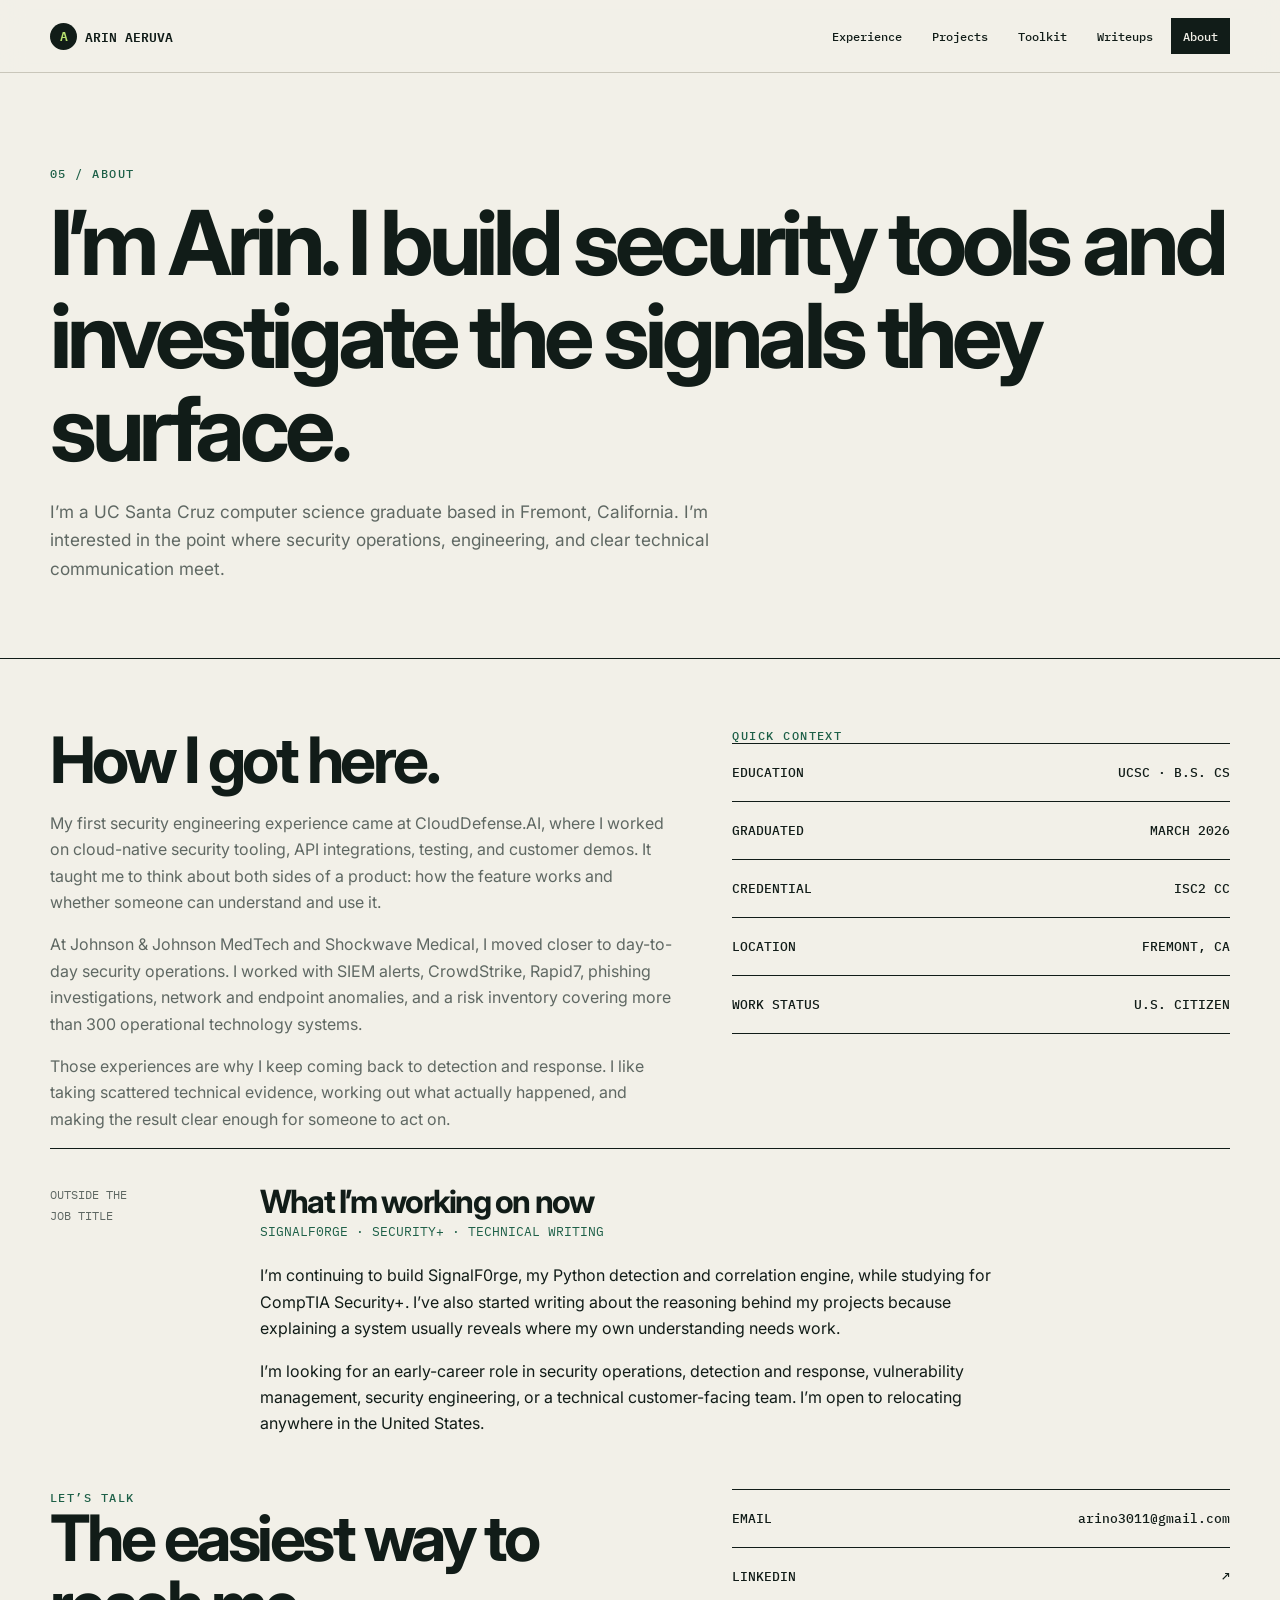
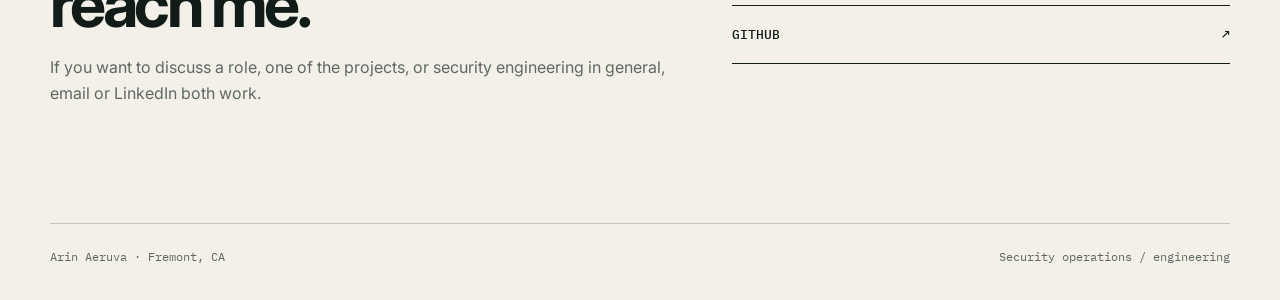
==== about.html @ 894fa805 "Publish cybersecurity portfolio" ====
<!doctype html>
<html lang="en">
<head>
  <meta charset="utf-8">
  <meta name="viewport" content="width=device-width,initial-scale=1">
  <meta name="description" content="About Arin Aeruva, a computer science graduate focused on cybersecurity and security engineering.">
  <title>About — Arin Aeruva</title>
  <link href="https://fonts.googleapis.com/css2?family=IBM+Plex+Mono:wght@400;500;600&family=Inter:wght@400;500;600;700&display=swap" rel="stylesheet">
  <link rel="stylesheet" href="/styles.css">
</head>
<body>
  <header class="site-header">
    <nav class="nav wrap">
      <a class="mark" href="/"><span>A</span>ARIN AERUVA</a>
      <button class="menu">MENU</button>
      <div class="links">
        <a href="/experience.html">Experience</a>
        <a href="/projects.html">Projects</a>
        <a href="/toolkit.html">Toolkit</a>
        <a href="/writeups.html">Writeups</a>
        <a aria-current="page" href="/about.html">About</a>
      </div>
    </nav>
  </header>
  <main class="page">
    <header class="page-head">
      <div class="wrap">
        <div class="kicker">05 / About</div>
        <h1>I’m Arin. I build security tools and investigate the signals they surface.</h1>
        <p>I’m a UC Santa Cruz computer science graduate based in Fremont, California. I’m interested in the point where security operations, engineering, and clear technical communication meet.</p>
      </div>
    </header>
    <div class="content wrap">
      <section class="contact-grid">
        <div>
          <h2>How I got here.</h2>
          <p>My first security engineering experience came at CloudDefense.AI, where I worked on cloud-native security tooling, API integrations, testing, and customer demos. It taught me to think about both sides of a product: how the feature works and whether someone can understand and use it.</p>
          <p>At Johnson &amp; Johnson MedTech and Shockwave Medical, I moved closer to day-to-day security operations. I worked with SIEM alerts, CrowdStrike, Rapid7, phishing investigations, network and endpoint anomalies, and a risk inventory covering more than 300 operational technology systems.</p>
          <p>Those experiences are why I keep coming back to detection and response. I like taking scattered technical evidence, working out what actually happened, and making the result clear enough for someone to act on.</p>
        </div>
        <aside>
          <div class="kicker">QUICK CONTEXT</div>
          <div class="contact-links">
            <div class="contact-link"><span>EDUCATION</span><span>UCSC · B.S. CS</span></div>
            <div class="contact-link"><span>GRADUATED</span><span>MARCH 2026</span></div>
            <div class="contact-link"><span>CREDENTIAL</span><span>ISC2 CC</span></div>
            <div class="contact-link"><span>LOCATION</span><span>FREMONT, CA</span></div>
            <div class="contact-link"><span>WORK STATUS</span><span>U.S. CITIZEN</span></div>
          </div>
        </aside>
      </section>
      <article class="role">
        <div class="role-meta">OUTSIDE THE<br>JOB TITLE</div>
        <div class="role-body">
          <h2>What I’m working on now</h2>
          <div class="company">SIGNALF0RGE · SECURITY+ · TECHNICAL WRITING</div>
          <p>I’m continuing to build SignalF0rge, my Python detection and correlation engine, while studying for CompTIA Security+. I’ve also started writing about the reasoning behind my projects because explaining a system usually reveals where my own understanding needs work.</p>
          <p>I’m looking for an early-career role in security operations, detection and response, vulnerability management, security engineering, or a technical customer-facing team. I’m open to relocating anywhere in the United States.</p>
        </div>
      </article>
      <section class="contact-grid">
        <div>
          <div class="kicker">LET’S TALK</div>
          <h2>The easiest way to reach me.</h2>
          <p>If you want to discuss a role, one of the projects, or security engineering in general, email or LinkedIn both work.</p>
        </div>
        <div class="contact-links">
          <a class="contact-link" href="mailto:arino3011@gmail.com"><span>EMAIL</span><span>arino3011@gmail.com</span></a>
          <a class="contact-link" href="https://www.linkedin.com/in/arin-aeruva" target="_blank" rel="noreferrer"><span>LINKEDIN</span><span>↗</span></a>
          <a class="contact-link" href="https://github.com/arin30" target="_blank" rel="noreferrer"><span>GITHUB</span><span>↗</span></a>
        </div>
      </section>
    </div>
  </main>
  <footer class="footer wrap"><span>Arin Aeruva · Fremont, CA</span><span>Security operations / engineering</span></footer>
  <script src="/site.js"></script>
</body>
</html>
---- styles.css ----
:root{--ink:#111c18;--paper:#f2f0e8;--soft:#e8e5da;--green:#1e6048;--lime:#b8e16f;--line:#c9c6ba;--muted:#5f6863;--mono:"IBM Plex Mono",monospace;--sans:Inter,Arial,sans-serif}*{box-sizing:border-box}body{margin:0;background:var(--paper);color:var(--ink);font:16px/1.65 var(--sans)}a{color:inherit;text-decoration:none}::selection{background:var(--lime)}.wrap{width:min(1180px,calc(100% - 48px));margin:auto}.site-header{position:sticky;top:0;z-index:20;background:#f2f0e8ee;backdrop-filter:blur(12px);border-bottom:1px solid var(--line)}.nav{min-height:72px;display:flex;align-items:center;justify-content:space-between;gap:24px}.mark{font:600 .82rem var(--mono)}.mark span{display:inline-grid;place-items:center;width:27px;height:27px;margin-right:8px;background:var(--ink);color:var(--lime);border-radius:50%}.links{display:flex;gap:6px;font:500 .77rem var(--mono)}.links a{padding:9px 11px;border:1px solid transparent}.links a:hover,.links a[aria-current=page]{background:var(--ink);color:var(--paper)}.menu{display:none;background:none;border:1px solid var(--ink);padding:8px 10px;font:500 .75rem var(--mono)}.page{min-height:calc(100vh - 72px)}.home-hero{display:grid;grid-template-columns:1.15fr .85fr;gap:72px;align-items:center;padding:94px 0 84px}.kicker{font:500 .77rem var(--mono);text-transform:uppercase;letter-spacing:.12em;color:var(--green)}h1,h2,h3{line-height:1.04;letter-spacing:-.055em}h1{font-size:clamp(3.6rem,8vw,7rem);margin:18px 0 30px}.lede{max-width:670px;font-size:1.1rem;color:#42504a}.plain-link{display:inline-flex;gap:10px;margin-top:25px;font:600 .8rem var(--mono);border-bottom:2px solid var(--ink);padding-bottom:5px}.plain-link:hover{color:var(--green);border-color:var(--green)}.status-board{background:var(--ink);color:#f5f4ed;padding:26px;box-shadow:18px 18px 0 var(--lime);font-family:var(--mono)}.board-label{display:flex;justify-content:space-between;padding-bottom:20px;border-bottom:1px solid #36443e;font-size:.72rem;color:#aebbb5}.live{width:8px;height:8px;background:var(--lime);border-radius:50%;box-shadow:0 0 14px var(--lime)}.board-row{display:grid;grid-template-columns:92px 1fr;gap:14px;padding:16px 0;border-bottom:1px solid #29362f;font-size:.78rem}.board-row span{color:#7d9187}.board-row b{font-weight:500;color:var(--lime)}.board-note{color:#bac5c0;font-size:.75rem}.home-grid{display:grid;grid-template-columns:repeat(3,1fr);border-top:1px solid var(--ink);border-left:1px solid var(--ink);margin-bottom:100px}.home-card{min-height:260px;padding:26px;border-right:1px solid var(--ink);border-bottom:1px solid var(--ink);display:flex;flex-direction:column;justify-content:space-between;transition:.2s}.home-card:hover{background:var(--ink);color:var(--paper)}.card-no{font:.75rem var(--mono);color:var(--muted)}.home-card h2{font-size:1.7rem;margin:0 0 10px}.home-card p{margin:0;color:var(--muted);font-size:.94rem}.page-head{padding:92px 0 58px;border-bottom:1px solid var(--ink)}.page-head h1{font-size:clamp(3.3rem,7vw,6.3rem);margin:15px 0 22px}.page-head p{max-width:720px;color:var(--muted);font-size:1.08rem}.content{padding:68px 0 100px}.role{display:grid;grid-template-columns:210px 1fr;border-top:1px solid var(--ink);padding:36px 0}.role:first-child{border-top:0;padding-top:0}.role-meta{font:.76rem/1.7 var(--mono);color:var(--muted)}.role-body h2{font-size:2rem;margin:0}.company{font:.8rem var(--mono);color:var(--green);margin:5px 0 22px}.role-body p{max-width:760px}.fact-list{display:grid;grid-template-columns:repeat(3,1fr);gap:1px;background:var(--line);border:1px solid var(--line);margin-top:25px}.fact{background:var(--paper);padding:18px}.fact strong{display:block;font:600 1.3rem var(--mono);color:var(--green)}.fact span{font-size:.8rem;color:var(--muted)}.project-list{display:grid;gap:22px}.project-feature{display:grid;grid-template-columns:.75fr 1.25fr;border:1px solid var(--ink)}.project-visual{background:var(--ink);color:var(--paper);padding:30px;min-height:370px;display:flex;flex-direction:column;justify-content:space-between;font-family:var(--mono)}.project-visual .big{font-size:clamp(4rem,8vw,7rem);color:var(--lime);letter-spacing:-.09em}.project-copy{padding:36px;display:flex;flex-direction:column;justify-content:space-between}.project-copy h2{font-size:2.5rem;margin:10px 0}.project-copy p,.mini-project p,.tool-group p,.writing-card p,.contact-grid p{color:var(--muted)}.chips,.tool-list{display:flex;flex-wrap:wrap;gap:8px;margin-top:20px}.chip,.tool{font:.71rem var(--mono);border:1px solid var(--line);padding:7px 9px}.mini-projects,.tool-groups{display:grid;grid-template-columns:1fr 1fr;gap:22px}.mini-project{border:1px solid var(--ink);padding:30px;min-height:300px;display:flex;flex-direction:column;justify-content:space-between}.mini-project h2,.tool-group h2{font-size:2rem;margin:10px 0}.tool-group{border-top:1px solid var(--ink);padding:26px 0 38px}.tool{background:var(--soft)}.writing-grid{display:grid;grid-template-columns:1.2fr .8fr;gap:22px}.writing-card{border:1px solid var(--ink);padding:30px;min-height:320px;display:flex;flex-direction:column;justify-content:space-between}.writing-card.featured{background:var(--ink);color:var(--paper);min-height:480px}.date{font:.72rem var(--mono);color:var(--green)}.featured .date{color:var(--lime)}.writing-card h2{font-size:clamp(1.9rem,4vw,3.2rem);margin:16px 0}.featured p{color:#b9c5bf}.article{max-width:800px;margin:auto}.article-meta,.back{font:.77rem var(--mono);color:var(--green)}.article h2{font-size:2rem;margin-top:52px}.article p{font-size:1.05rem;color:#34423c}.article pre{overflow:auto;background:var(--ink);color:#d8e1dc;padding:24px;font:14px/1.7 var(--mono);white-space:pre-wrap}.aside{border-left:5px solid var(--lime);background:var(--soft);padding:18px 22px}.contact-grid{display:grid;grid-template-columns:1fr .8fr;gap:60px}.contact-grid h2{font-size:clamp(2.4rem,5vw,4.5rem);margin:0}.contact-links{border-top:1px solid var(--ink)}.contact-link{display:flex;justify-content:space-between;padding:20px 0;border-bottom:1px solid var(--ink);font:500 .82rem var(--mono)}.contact-link:hover{color:var(--green);padding-left:8px}.footer{border-top:1px solid var(--line);padding:25px 0 36px;color:var(--muted);font:.73rem var(--mono);display:flex;justify-content:space-between}@media(max-width:800px){.wrap{width:calc(100% - 32px)}.links{display:none;position:absolute;top:71px;left:0;right:0;background:var(--paper);padding:16px;flex-direction:column}.links.open{display:flex}.menu{display:block}.home-hero,.role,.project-feature,.writing-grid,.contact-grid{grid-template-columns:1fr}.home-hero{padding:62px 0;gap:42px}h1{font-size:3.7rem}.home-grid,.mini-projects,.tool-groups,.fact-list{grid-template-columns:1fr}.page-head{padding:62px 0 40px}.page-head h1{font-size:3.4rem}.role{gap:18px}.content{padding:52px 0 75px}.footer{display:block}}
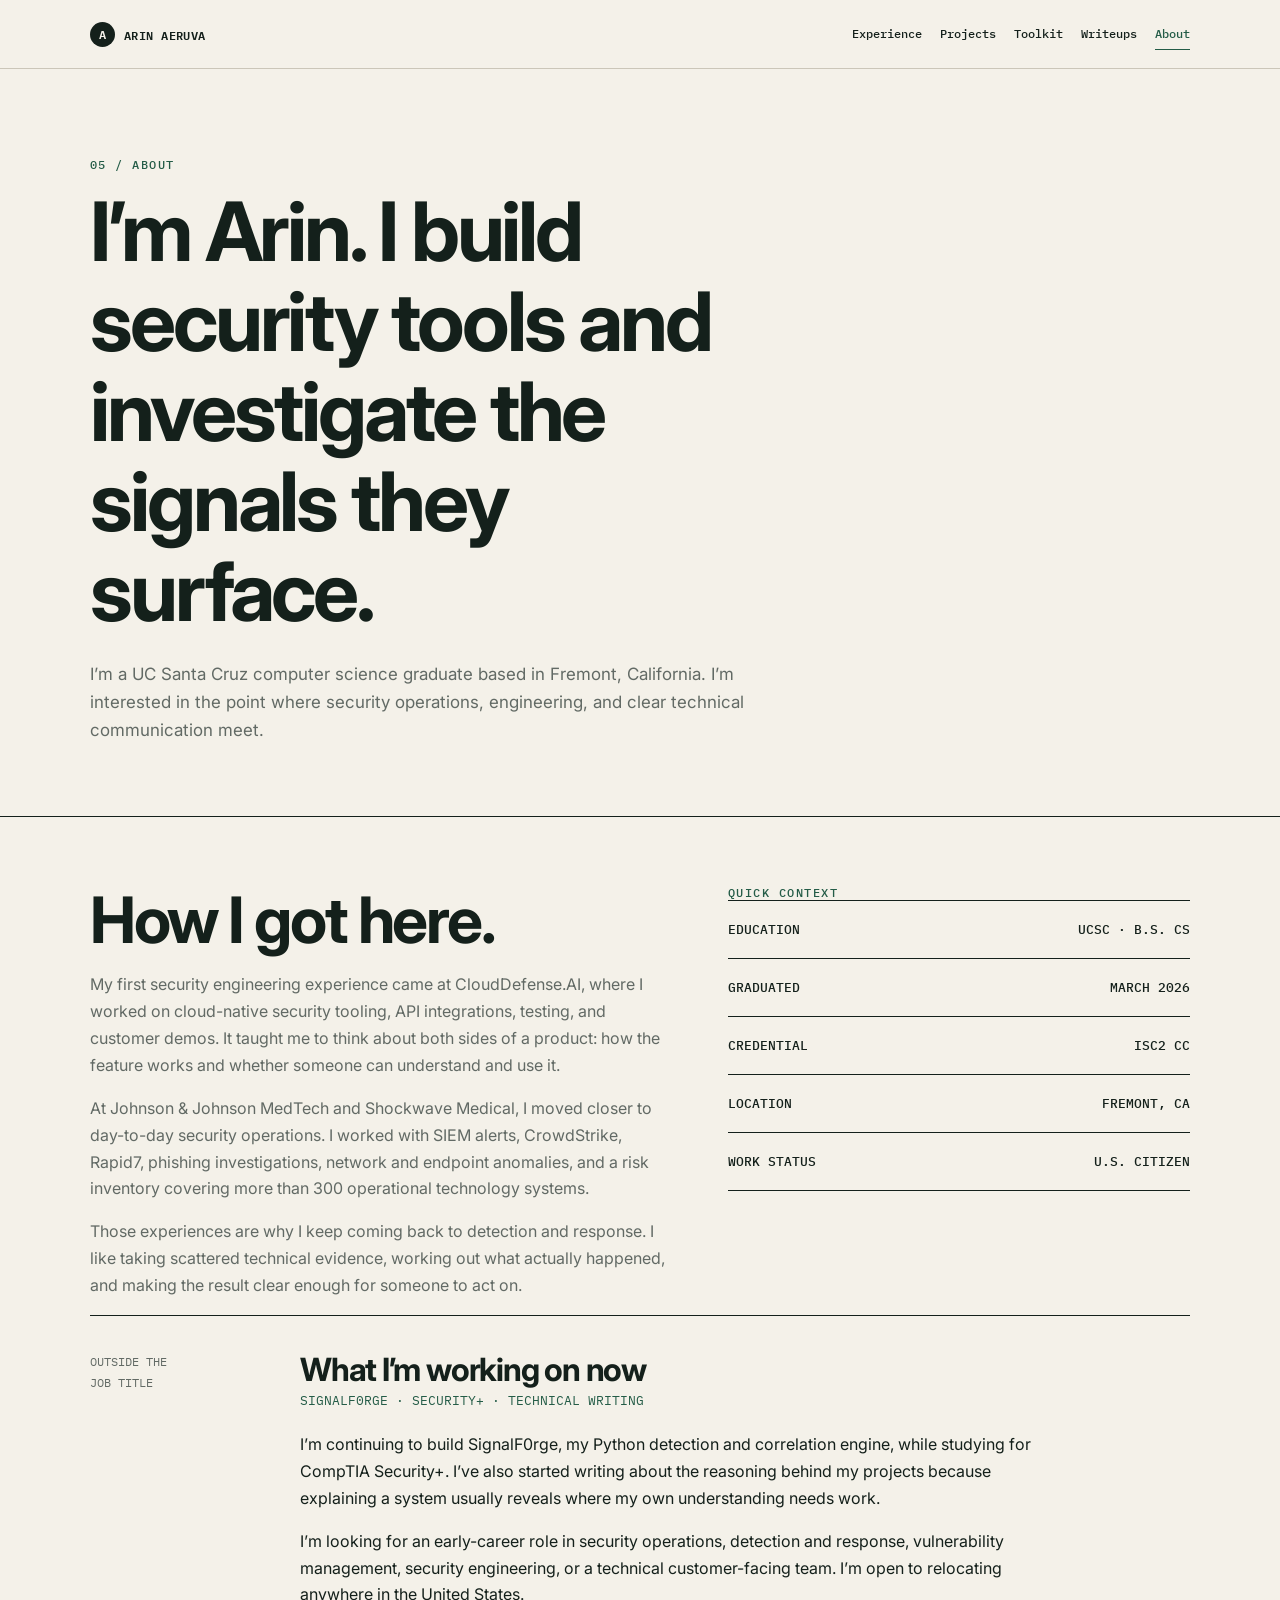
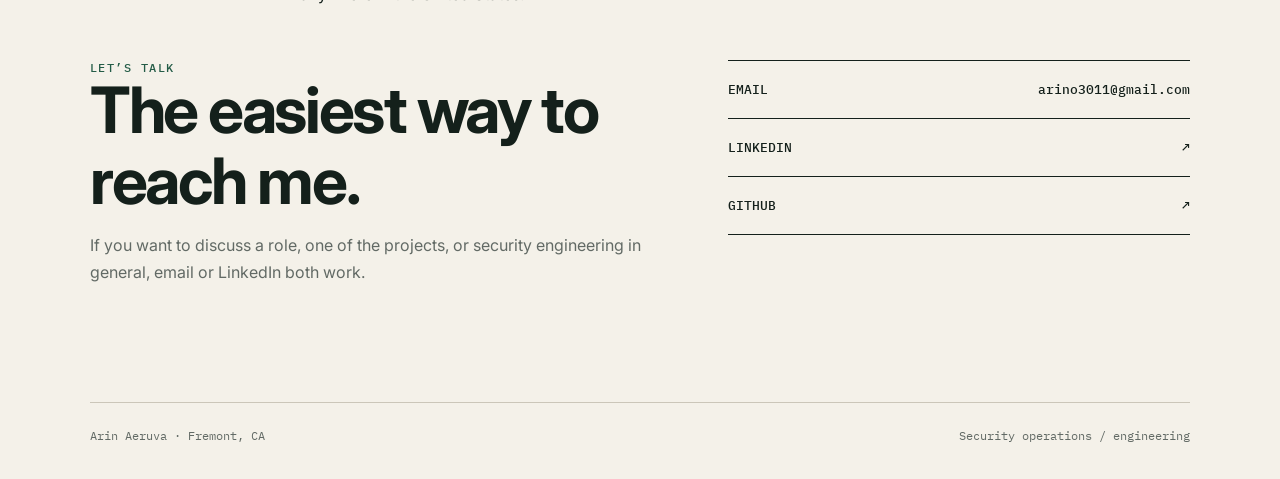
==== commit fe6eb880: "Refresh stylesheet cache" ====
--- a/about.html
+++ b/about.html
@@ -6,7 +6,7 @@
   <meta name="description" content="About Arin Aeruva, a computer science graduate focused on cybersecurity and security engineering.">
   <title>About — Arin Aeruva</title>
   <link href="https://fonts.googleapis.com/css2?family=IBM+Plex+Mono:wght@400;500;600&family=Inter:wght@400;500;600;700&display=swap" rel="stylesheet">
-  <link rel="stylesheet" href="/styles.css">
+  <link rel="stylesheet" href="/styles.css?v=20260928">
 </head>
 <body>
   <header class="site-header">
--- a/styles.css
+++ b/styles.css
@@ -1 +1,11 @@
-:root{--ink:#111c18;--paper:#f2f0e8;--soft:#e8e5da;--green:#1e6048;--lime:#b8e16f;--line:#c9c6ba;--muted:#5f6863;--mono:"IBM Plex Mono",monospace;--sans:Inter,Arial,sans-serif}*{box-sizing:border-box}body{margin:0;background:var(--paper);color:var(--ink);font:16px/1.65 var(--sans)}a{color:inherit;text-decoration:none}::selection{background:var(--lime)}.wrap{width:min(1180px,calc(100% - 48px));margin:auto}.site-header{position:sticky;top:0;z-index:20;background:#f2f0e8ee;backdrop-filter:blur(12px);border-bottom:1px solid var(--line)}.nav{min-height:72px;display:flex;align-items:center;justify-content:space-between;gap:24px}.mark{font:600 .82rem var(--mono)}.mark span{display:inline-grid;place-items:center;width:27px;height:27px;margin-right:8px;background:var(--ink);color:var(--lime);border-radius:50%}.links{display:flex;gap:6px;font:500 .77rem var(--mono)}.links a{padding:9px 11px;border:1px solid transparent}.links a:hover,.links a[aria-current=page]{background:var(--ink);color:var(--paper)}.menu{display:none;background:none;border:1px solid var(--ink);padding:8px 10px;font:500 .75rem var(--mono)}.page{min-height:calc(100vh - 72px)}.home-hero{display:grid;grid-template-columns:1.15fr .85fr;gap:72px;align-items:center;padding:94px 0 84px}.kicker{font:500 .77rem var(--mono);text-transform:uppercase;letter-spacing:.12em;color:var(--green)}h1,h2,h3{line-height:1.04;letter-spacing:-.055em}h1{font-size:clamp(3.6rem,8vw,7rem);margin:18px 0 30px}.lede{max-width:670px;font-size:1.1rem;color:#42504a}.plain-link{display:inline-flex;gap:10px;margin-top:25px;font:600 .8rem var(--mono);border-bottom:2px solid var(--ink);padding-bottom:5px}.plain-link:hover{color:var(--green);border-color:var(--green)}.status-board{background:var(--ink);color:#f5f4ed;padding:26px;box-shadow:18px 18px 0 var(--lime);font-family:var(--mono)}.board-label{display:flex;justify-content:space-between;padding-bottom:20px;border-bottom:1px solid #36443e;font-size:.72rem;color:#aebbb5}.live{width:8px;height:8px;background:var(--lime);border-radius:50%;box-shadow:0 0 14px var(--lime)}.board-row{display:grid;grid-template-columns:92px 1fr;gap:14px;padding:16px 0;border-bottom:1px solid #29362f;font-size:.78rem}.board-row span{color:#7d9187}.board-row b{font-weight:500;color:var(--lime)}.board-note{color:#bac5c0;font-size:.75rem}.home-grid{display:grid;grid-template-columns:repeat(3,1fr);border-top:1px solid var(--ink);border-left:1px solid var(--ink);margin-bottom:100px}.home-card{min-height:260px;padding:26px;border-right:1px solid var(--ink);border-bottom:1px solid var(--ink);display:flex;flex-direction:column;justify-content:space-between;transition:.2s}.home-card:hover{background:var(--ink);color:var(--paper)}.card-no{font:.75rem var(--mono);color:var(--muted)}.home-card h2{font-size:1.7rem;margin:0 0 10px}.home-card p{margin:0;color:var(--muted);font-size:.94rem}.page-head{padding:92px 0 58px;border-bottom:1px solid var(--ink)}.page-head h1{font-size:clamp(3.3rem,7vw,6.3rem);margin:15px 0 22px}.page-head p{max-width:720px;color:var(--muted);font-size:1.08rem}.content{padding:68px 0 100px}.role{display:grid;grid-template-columns:210px 1fr;border-top:1px solid var(--ink);padding:36px 0}.role:first-child{border-top:0;padding-top:0}.role-meta{font:.76rem/1.7 var(--mono);color:var(--muted)}.role-body h2{font-size:2rem;margin:0}.company{font:.8rem var(--mono);color:var(--green);margin:5px 0 22px}.role-body p{max-width:760px}.fact-list{display:grid;grid-template-columns:repeat(3,1fr);gap:1px;background:var(--line);border:1px solid var(--line);margin-top:25px}.fact{background:var(--paper);padding:18px}.fact strong{display:block;font:600 1.3rem var(--mono);color:var(--green)}.fact span{font-size:.8rem;color:var(--muted)}.project-list{display:grid;gap:22px}.project-feature{display:grid;grid-template-columns:.75fr 1.25fr;border:1px solid var(--ink)}.project-visual{background:var(--ink);color:var(--paper);padding:30px;min-height:370px;display:flex;flex-direction:column;justify-content:space-between;font-family:var(--mono)}.project-visual .big{font-size:clamp(4rem,8vw,7rem);color:var(--lime);letter-spacing:-.09em}.project-copy{padding:36px;display:flex;flex-direction:column;justify-content:space-between}.project-copy h2{font-size:2.5rem;margin:10px 0}.project-copy p,.mini-project p,.tool-group p,.writing-card p,.contact-grid p{color:var(--muted)}.chips,.tool-list{display:flex;flex-wrap:wrap;gap:8px;margin-top:20px}.chip,.tool{font:.71rem var(--mono);border:1px solid var(--line);padding:7px 9px}.mini-projects,.tool-groups{display:grid;grid-template-columns:1fr 1fr;gap:22px}.mini-project{border:1px solid var(--ink);padding:30px;min-height:300px;display:flex;flex-direction:column;justify-content:space-between}.mini-project h2,.tool-group h2{font-size:2rem;margin:10px 0}.tool-group{border-top:1px solid var(--ink);padding:26px 0 38px}.tool{background:var(--soft)}.writing-grid{display:grid;grid-template-columns:1.2fr .8fr;gap:22px}.writing-card{border:1px solid var(--ink);padding:30px;min-height:320px;display:flex;flex-direction:column;justify-content:space-between}.writing-card.featured{background:var(--ink);color:var(--paper);min-height:480px}.date{font:.72rem var(--mono);color:var(--green)}.featured .date{color:var(--lime)}.writing-card h2{font-size:clamp(1.9rem,4vw,3.2rem);margin:16px 0}.featured p{color:#b9c5bf}.article{max-width:800px;margin:auto}.article-meta,.back{font:.77rem var(--mono);color:var(--green)}.article h2{font-size:2rem;margin-top:52px}.article p{font-size:1.05rem;color:#34423c}.article pre{overflow:auto;background:var(--ink);color:#d8e1dc;padding:24px;font:14px/1.7 var(--mono);white-space:pre-wrap}.aside{border-left:5px solid var(--lime);background:var(--soft);padding:18px 22px}.contact-grid{display:grid;grid-template-columns:1fr .8fr;gap:60px}.contact-grid h2{font-size:clamp(2.4rem,5vw,4.5rem);margin:0}.contact-links{border-top:1px solid var(--ink)}.contact-link{display:flex;justify-content:space-between;padding:20px 0;border-bottom:1px solid var(--ink);font:500 .82rem var(--mono)}.contact-link:hover{color:var(--green);padding-left:8px}.footer{border-top:1px solid var(--line);padding:25px 0 36px;color:var(--muted);font:.73rem var(--mono);display:flex;justify-content:space-between}@media(max-width:800px){.wrap{width:calc(100% - 32px)}.links{display:none;position:absolute;top:71px;left:0;right:0;background:var(--paper);padding:16px;flex-direction:column}.links.open{display:flex}.menu{display:block}.home-hero,.role,.project-feature,.writing-grid,.contact-grid{grid-template-columns:1fr}.home-hero{padding:62px 0;gap:42px}h1{font-size:3.7rem}.home-grid,.mini-projects,.tool-groups,.fact-list{grid-template-columns:1fr}.page-head{padding:62px 0 40px}.page-head h1{font-size:3.4rem}.role{gap:18px}.content{padding:52px 0 75px}.footer{display:block}}
+:root{--ink:#14201b;--paper:#f4f1e9;--soft:#e9e5da;--green:#245c47;--lime:#a8c96b;--line:#cbc6b9;--muted:#626a65;--mono:"IBM Plex Mono",monospace;--sans:Inter,Arial,sans-serif}
+*{box-sizing:border-box}html{scroll-behavior:smooth}body{margin:0;background:var(--paper);color:var(--ink);font:16px/1.68 var(--sans);text-rendering:optimizeLegibility}a{color:inherit;text-decoration:none}::selection{background:var(--lime)}.wrap{width:min(1100px,calc(100% - 48px));margin:auto}
+.site-header{position:sticky;top:0;z-index:20;background:#f4f1e9f2;backdrop-filter:blur(10px);border-bottom:1px solid var(--line)}.nav{min-height:68px;display:flex;align-items:center;justify-content:space-between;gap:24px}.mark{font:600 .78rem var(--mono);letter-spacing:.035em}.mark span{display:inline-grid;place-items:center;width:25px;height:25px;margin-right:9px;background:var(--ink);color:var(--paper);border-radius:50%}.links{display:flex;gap:18px;font:500 .75rem var(--mono)}.links a{padding:8px 0;border-bottom:1px solid transparent}.links a:hover,.links a[aria-current=page]{color:var(--green);border-bottom-color:var(--green)}.menu{display:none;background:none;border:1px solid var(--ink);padding:8px 10px;font:500 .75rem var(--mono)}.page{min-height:calc(100vh - 68px)}
+.home-hero{display:grid;grid-template-columns:1.08fr .92fr;gap:82px;align-items:center;padding:104px 0 92px}.kicker{font:500 .72rem var(--mono);text-transform:uppercase;letter-spacing:.13em;color:var(--green)}h1,h2,h3{line-height:1.1;letter-spacing:-.038em}h1{font-size:clamp(3.25rem,6.2vw,5.55rem);margin:20px 0 28px;max-width:700px}.lede{max-width:650px;font-size:1.07rem;color:#46524c}.plain-link{display:inline-flex;gap:10px;margin-top:25px;font:600 .78rem var(--mono);border-bottom:1px solid var(--ink);padding-bottom:5px}.plain-link:hover{color:var(--green);border-color:var(--green)}
+.status-board{position:relative;background:var(--soft);color:var(--ink);padding:27px 28px 25px;border-top:3px solid var(--ink);font-family:var(--mono);transform:rotate(.35deg)}.status-board:before{content:"FIELD NOTES / 09.26";position:absolute;right:0;top:-27px;color:var(--muted);font-size:.61rem;letter-spacing:.08em}.board-label{display:flex;justify-content:space-between;padding-bottom:18px;border-bottom:1px solid var(--line);font-size:.69rem;color:var(--muted)}.live{width:7px;height:7px;background:var(--green);border-radius:50%}.board-row{display:grid;grid-template-columns:92px 1fr;gap:14px;padding:15px 0;border-bottom:1px solid var(--line);font-size:.75rem}.board-row span{color:#78817c}.board-row b{font-weight:500;color:var(--green)}.board-note{color:#59645e;font-size:.73rem;margin:20px 0 0}
+.home-grid{display:grid;grid-template-columns:1.12fr .94fr .94fr;border-top:1px solid var(--ink);margin-bottom:110px}.home-card{min-height:225px;padding:28px 28px 24px 0;border-bottom:1px solid var(--ink);display:flex;flex-direction:column;justify-content:space-between;transition:color .18s}.home-card+.home-card{padding-left:28px;border-left:1px solid var(--line)}.home-card:hover{color:var(--green)}.card-no{font:.7rem var(--mono);color:var(--muted)}.home-card h2{font-size:1.55rem;margin:0 0 11px}.home-card p{margin:0;color:var(--muted);font-size:.91rem;max-width:290px}.home-card>span:last-child{font:500 .75rem var(--mono);align-self:flex-end;transition:transform .18s}.home-card:hover>span:last-child{transform:translate(3px,-3px)}
+.page-head{padding:88px 0 54px;border-bottom:1px solid var(--ink)}.page-head h1{font-size:clamp(3.2rem,6.4vw,5.75rem);margin:15px 0 22px}.page-head p{max-width:720px;color:var(--muted);font-size:1.06rem}.content{padding:68px 0 100px}.role{display:grid;grid-template-columns:210px 1fr;border-top:1px solid var(--ink);padding:36px 0}.role:first-child{border-top:0;padding-top:0}.role-meta{font:.76rem/1.7 var(--mono);color:var(--muted)}.role-body h2{font-size:2rem;margin:0}.company{font:.8rem var(--mono);color:var(--green);margin:5px 0 22px}.role-body p{max-width:760px}.fact-list{display:grid;grid-template-columns:repeat(3,1fr);gap:1px;background:var(--line);border:1px solid var(--line);margin-top:25px}.fact{background:var(--paper);padding:18px}.fact strong{display:block;font:600 1.3rem var(--mono);color:var(--green)}.fact span{font-size:.8rem;color:var(--muted)}
+.project-list{display:grid;gap:28px}.project-feature{display:grid;grid-template-columns:.75fr 1.25fr;border-top:1px solid var(--ink);border-bottom:1px solid var(--ink)}.project-visual{background:var(--ink);color:var(--paper);padding:30px;min-height:370px;display:flex;flex-direction:column;justify-content:space-between;font-family:var(--mono)}.project-visual .big{font-size:clamp(4rem,8vw,7rem);color:var(--lime);letter-spacing:-.09em}.project-copy{padding:36px;display:flex;flex-direction:column;justify-content:space-between}.project-copy h2{font-size:2.5rem;margin:10px 0}.project-copy p,.mini-project p,.tool-group p,.writing-card p,.contact-grid p{color:var(--muted)}.chips,.tool-list{display:flex;flex-wrap:wrap;gap:8px;margin-top:20px}.chip,.tool{font:.71rem var(--mono);border:1px solid var(--line);padding:7px 9px}.mini-projects,.tool-groups{display:grid;grid-template-columns:1fr 1fr;gap:28px}.mini-project{border-top:1px solid var(--ink);border-bottom:1px solid var(--line);padding:30px 8px 24px;min-height:290px;display:flex;flex-direction:column;justify-content:space-between}.mini-project h2,.tool-group h2{font-size:2rem;margin:10px 0}.tool-group{border-top:1px solid var(--ink);padding:26px 0 38px}.tool{background:var(--soft)}
+.writing-grid{display:grid;grid-template-columns:1.2fr .8fr;gap:28px}.writing-card{border-top:1px solid var(--ink);border-bottom:1px solid var(--line);padding:30px 8px;min-height:310px;display:flex;flex-direction:column;justify-content:space-between}.writing-card.featured{background:var(--ink);color:var(--paper);padding:32px;min-height:460px}.date{font:.72rem var(--mono);color:var(--green)}.featured .date{color:var(--lime)}.writing-card h2{font-size:clamp(1.9rem,4vw,3.2rem);margin:16px 0}.featured p{color:#b9c5bf}.article{max-width:800px;margin:auto}.article-meta,.back{font:.77rem var(--mono);color:var(--green)}.article h2{font-size:2rem;margin-top:52px}.article p{font-size:1.05rem;color:#34423c}.article pre{overflow:auto;background:var(--ink);color:#d8e1dc;padding:24px;font:14px/1.7 var(--mono);white-space:pre-wrap}.aside{border-left:4px solid var(--green);background:var(--soft);padding:18px 22px}
+.contact-grid{display:grid;grid-template-columns:1fr .8fr;gap:60px}.contact-grid h2{font-size:clamp(2.4rem,5vw,4.5rem);margin:0}.contact-links{border-top:1px solid var(--ink)}.contact-link{display:flex;justify-content:space-between;padding:20px 0;border-bottom:1px solid var(--ink);font:500 .82rem var(--mono)}.contact-link:hover{color:var(--green);padding-left:8px}.footer{border-top:1px solid var(--line);padding:25px 0 36px;color:var(--muted);font:.73rem var(--mono);display:flex;justify-content:space-between}
+@media(max-width:800px){.wrap{width:calc(100% - 32px)}.links{display:none;position:absolute;top:67px;left:0;right:0;background:var(--paper);padding:16px 24px 22px;flex-direction:column;gap:4px;border-bottom:1px solid var(--line)}.links.open{display:flex}.menu{display:block}.home-hero,.role,.project-feature,.writing-grid,.contact-grid{grid-template-columns:1fr}.home-hero{padding:68px 0 62px;gap:58px}h1{font-size:clamp(3.05rem,15vw,4.2rem)}.status-board{transform:none}.status-board:before{display:none}.home-grid,.mini-projects,.tool-groups,.fact-list{grid-template-columns:1fr}.home-card{min-height:190px;padding:25px 0}.home-card+.home-card{padding-left:0;border-left:0}.page-head{padding:62px 0 40px}.page-head h1{font-size:3.4rem}.role{gap:18px}.content{padding:52px 0 75px}.footer{display:block}}
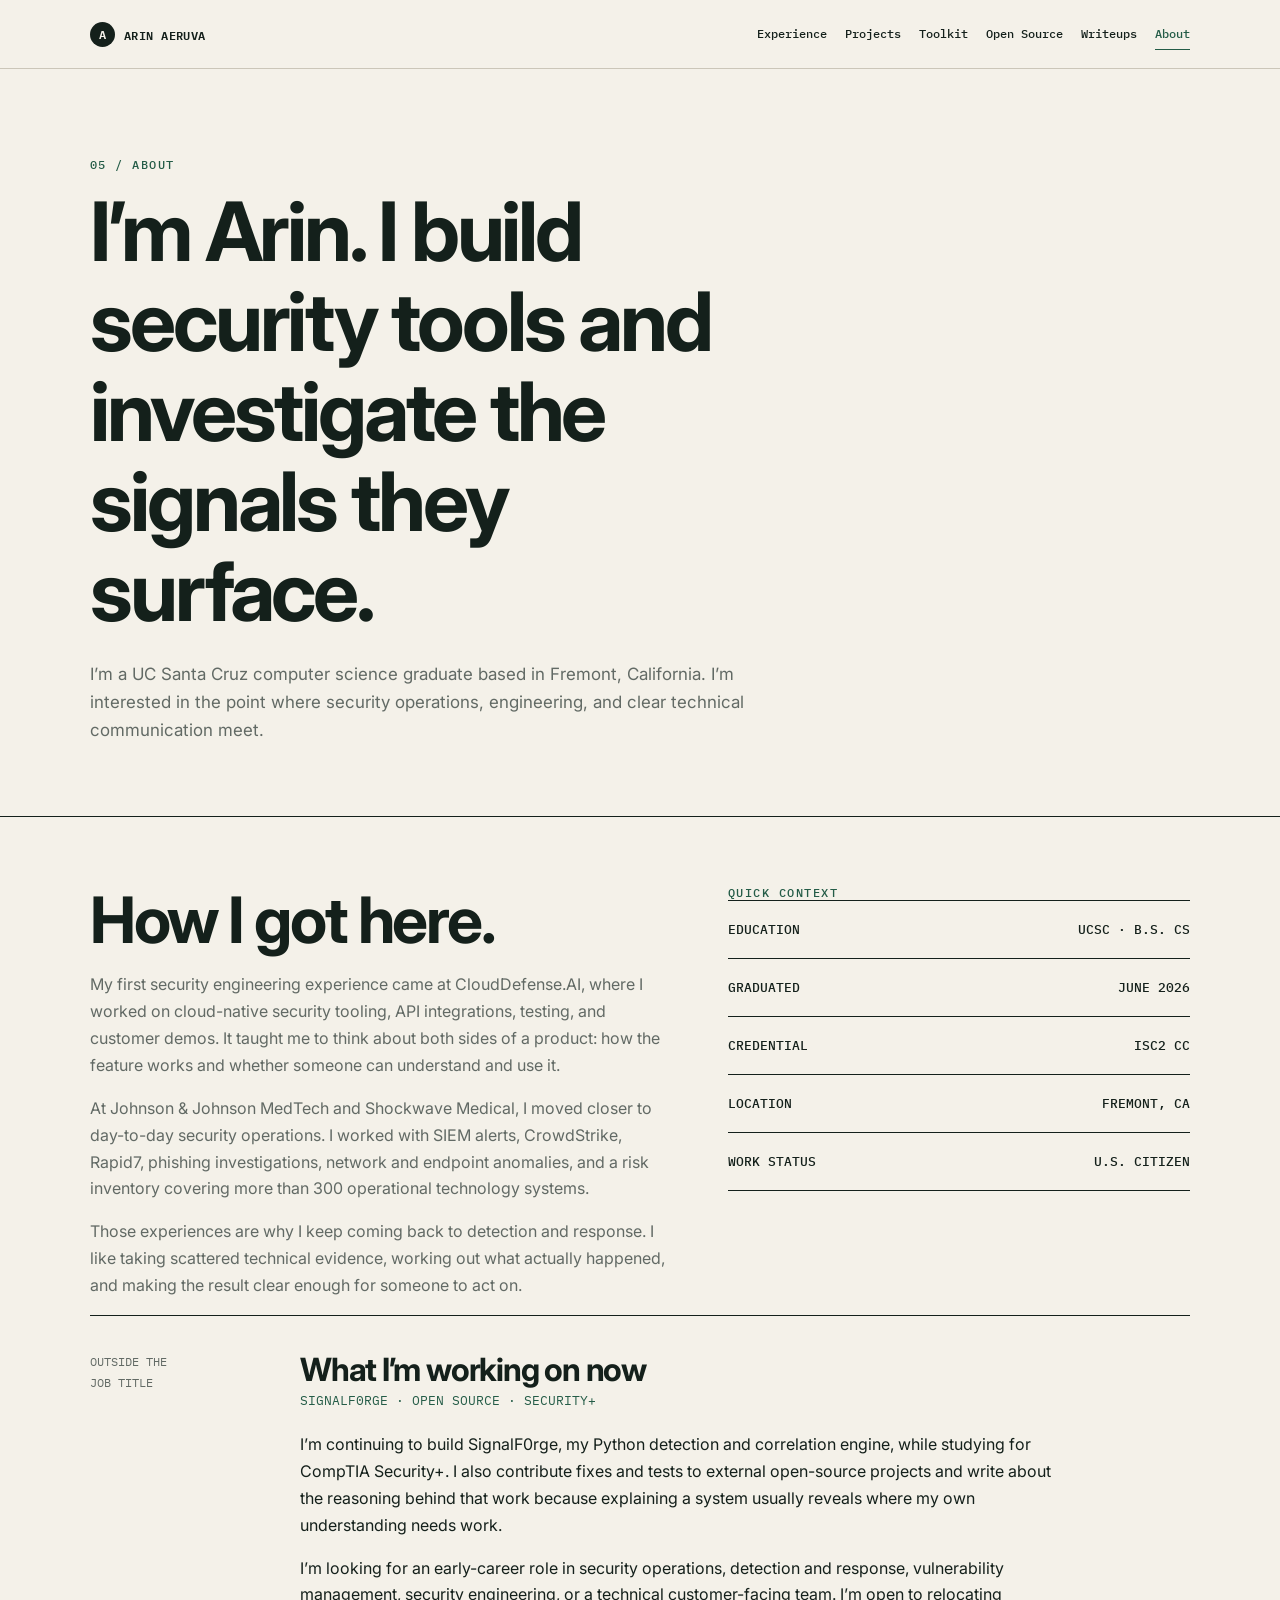
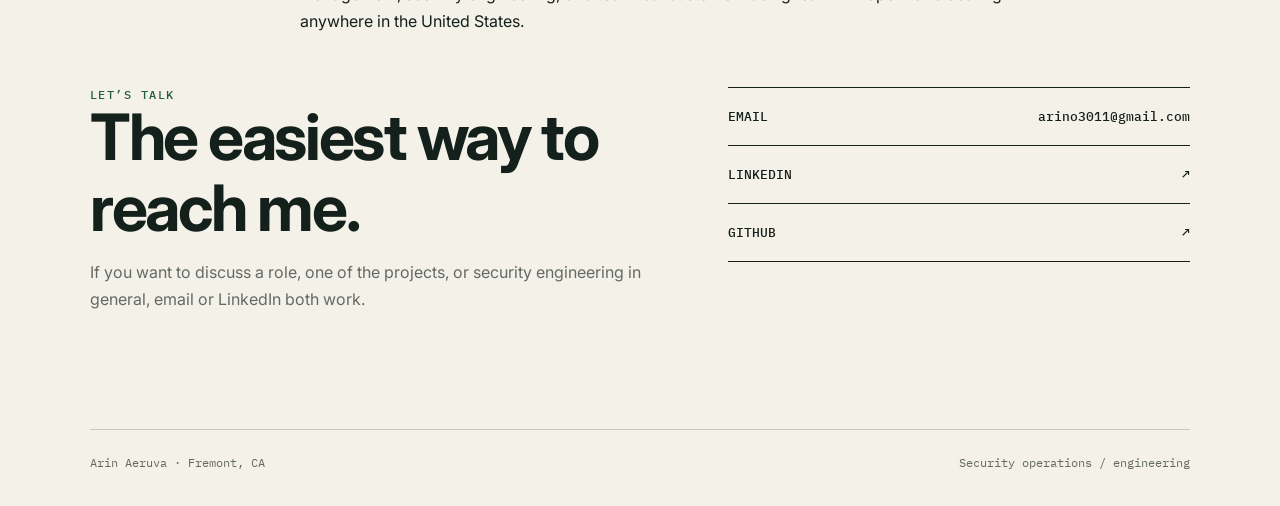
==== commit dce20598: "Update portfolio content and remove AWS lab references (about.html)" ====
--- a/about.html
+++ b/about.html
@@ -6,7 +6,7 @@
   <meta name="description" content="About Arin Aeruva, a computer science graduate focused on cybersecurity and security engineering.">
   <title>About — Arin Aeruva</title>
   <link href="https://fonts.googleapis.com/css2?family=IBM+Plex+Mono:wght@400;500;600&family=Inter:wght@400;500;600;700&display=swap" rel="stylesheet">
-  <link rel="stylesheet" href="/styles.css?v=20260928">
+  <link rel="stylesheet" href="/styles.css?v=20261020">
 </head>
 <body>
   <header class="site-header">
@@ -17,7 +17,7 @@
         <a href="/experience.html">Experience</a>
         <a href="/projects.html">Projects</a>
         <a href="/toolkit.html">Toolkit</a>
-        <a href="/writeups.html">Writeups</a>
+        <a href="/open-source.html">Open Source</a><a href="/writeups.html">Writeups</a>
         <a aria-current="page" href="/about.html">About</a>
       </div>
     </nav>
@@ -42,7 +42,7 @@
           <div class="kicker">QUICK CONTEXT</div>
           <div class="contact-links">
             <div class="contact-link"><span>EDUCATION</span><span>UCSC · B.S. CS</span></div>
-            <div class="contact-link"><span>GRADUATED</span><span>MARCH 2026</span></div>
+            <div class="contact-link"><span>GRADUATED</span><span>JUNE 2026</span></div>
             <div class="contact-link"><span>CREDENTIAL</span><span>ISC2 CC</span></div>
             <div class="contact-link"><span>LOCATION</span><span>FREMONT, CA</span></div>
             <div class="contact-link"><span>WORK STATUS</span><span>U.S. CITIZEN</span></div>
@@ -53,8 +53,8 @@
         <div class="role-meta">OUTSIDE THE<br>JOB TITLE</div>
         <div class="role-body">
           <h2>What I’m working on now</h2>
-          <div class="company">SIGNALF0RGE · SECURITY+ · TECHNICAL WRITING</div>
-          <p>I’m continuing to build SignalF0rge, my Python detection and correlation engine, while studying for CompTIA Security+. I’ve also started writing about the reasoning behind my projects because explaining a system usually reveals where my own understanding needs work.</p>
+          <div class="company">SIGNALF0RGE · OPEN SOURCE · SECURITY+</div>
+          <p>I’m continuing to build SignalF0rge, my Python detection and correlation engine, while studying for CompTIA Security+. I also contribute fixes and tests to external open-source projects and write about the reasoning behind that work because explaining a system usually reveals where my own understanding needs work.</p>
           <p>I’m looking for an early-career role in security operations, detection and response, vulnerability management, security engineering, or a technical customer-facing team. I’m open to relocating anywhere in the United States.</p>
         </div>
       </article>
--- a/styles.css
+++ b/styles.css
@@ -8,4 +8,7 @@
 .project-list{display:grid;gap:28px}.project-feature{display:grid;grid-template-columns:.75fr 1.25fr;border-top:1px solid var(--ink);border-bottom:1px solid var(--ink)}.project-visual{background:var(--ink);color:var(--paper);padding:30px;min-height:370px;display:flex;flex-direction:column;justify-content:space-between;font-family:var(--mono)}.project-visual .big{font-size:clamp(4rem,8vw,7rem);color:var(--lime);letter-spacing:-.09em}.project-copy{padding:36px;display:flex;flex-direction:column;justify-content:space-between}.project-copy h2{font-size:2.5rem;margin:10px 0}.project-copy p,.mini-project p,.tool-group p,.writing-card p,.contact-grid p{color:var(--muted)}.chips,.tool-list{display:flex;flex-wrap:wrap;gap:8px;margin-top:20px}.chip,.tool{font:.71rem var(--mono);border:1px solid var(--line);padding:7px 9px}.mini-projects,.tool-groups{display:grid;grid-template-columns:1fr 1fr;gap:28px}.mini-project{border-top:1px solid var(--ink);border-bottom:1px solid var(--line);padding:30px 8px 24px;min-height:290px;display:flex;flex-direction:column;justify-content:space-between}.mini-project h2,.tool-group h2{font-size:2rem;margin:10px 0}.tool-group{border-top:1px solid var(--ink);padding:26px 0 38px}.tool{background:var(--soft)}
 .writing-grid{display:grid;grid-template-columns:1.2fr .8fr;gap:28px}.writing-card{border-top:1px solid var(--ink);border-bottom:1px solid var(--line);padding:30px 8px;min-height:310px;display:flex;flex-direction:column;justify-content:space-between}.writing-card.featured{background:var(--ink);color:var(--paper);padding:32px;min-height:460px}.date{font:.72rem var(--mono);color:var(--green)}.featured .date{color:var(--lime)}.writing-card h2{font-size:clamp(1.9rem,4vw,3.2rem);margin:16px 0}.featured p{color:#b9c5bf}.article{max-width:800px;margin:auto}.article-meta,.back{font:.77rem var(--mono);color:var(--green)}.article h2{font-size:2rem;margin-top:52px}.article p{font-size:1.05rem;color:#34423c}.article pre{overflow:auto;background:var(--ink);color:#d8e1dc;padding:24px;font:14px/1.7 var(--mono);white-space:pre-wrap}.aside{border-left:4px solid var(--green);background:var(--soft);padding:18px 22px}
 .contact-grid{display:grid;grid-template-columns:1fr .8fr;gap:60px}.contact-grid h2{font-size:clamp(2.4rem,5vw,4.5rem);margin:0}.contact-links{border-top:1px solid var(--ink)}.contact-link{display:flex;justify-content:space-between;padding:20px 0;border-bottom:1px solid var(--ink);font:500 .82rem var(--mono)}.contact-link:hover{color:var(--green);padding-left:8px}.footer{border-top:1px solid var(--line);padding:25px 0 36px;color:var(--muted);font:.73rem var(--mono);display:flex;justify-content:space-between}
-@media(max-width:800px){.wrap{width:calc(100% - 32px)}.links{display:none;position:absolute;top:67px;left:0;right:0;background:var(--paper);padding:16px 24px 22px;flex-direction:column;gap:4px;border-bottom:1px solid var(--line)}.links.open{display:flex}.menu{display:block}.home-hero,.role,.project-feature,.writing-grid,.contact-grid{grid-template-columns:1fr}.home-hero{padding:68px 0 62px;gap:58px}h1{font-size:clamp(3.05rem,15vw,4.2rem)}.status-board{transform:none}.status-board:before{display:none}.home-grid,.mini-projects,.tool-groups,.fact-list{grid-template-columns:1fr}.home-card{min-height:190px;padding:25px 0}.home-card+.home-card{padding-left:0;border-left:0}.page-head{padding:62px 0 40px}.page-head h1{font-size:3.4rem}.role{gap:18px}.content{padding:52px 0 75px}.footer{display:block}}
+.activity-section{padding:0 0 92px;border-top:1px solid var(--ink)}.section-intro{display:grid;grid-template-columns:1fr .8fr;gap:60px;align-items:end;padding:42px 0 34px}.section-intro h2{font-size:clamp(2.3rem,4vw,4rem);margin:12px 0 0;max-width:680px}.section-intro>p{margin:0;color:var(--muted);max-width:480px}.activity-grid{display:grid;grid-template-columns:repeat(2,1fr);gap:1px;background:var(--line);border:1px solid var(--line)}.activity-card{min-height:290px;background:var(--paper);padding:28px;display:flex;flex-direction:column}.activity-card.activity-feature{background:var(--ink);color:var(--paper)}.activity-top{display:flex;justify-content:space-between;gap:18px;font:.67rem var(--mono);letter-spacing:.06em;color:var(--muted)}.activity-feature .activity-top{color:#aebbb5}.activity-state{color:var(--lime)}.activity-card h3{font-size:1.8rem;margin:42px 0 16px}.activity-card p{margin:0;color:var(--muted);max-width:520px}.activity-feature p{color:#b9c5bf}.activity-feature .plain-link{color:var(--lime);border-color:var(--lime);margin-top:auto;align-self:flex-start}.recent-work{padding:0 0 100px}.recent-work .section-intro{padding-top:0}.timeline{border-top:1px solid var(--ink)}.timeline-row{display:grid;grid-template-columns:150px 1fr;gap:34px;padding:24px 0;border-bottom:1px solid var(--line)}.timeline-row time{font:.7rem var(--mono);color:var(--green)}.timeline-row strong{font-size:1rem}.timeline-row p{margin:5px 0 0;color:var(--muted);max-width:720px}
+@media(max-width:800px){.wrap{width:calc(100% - 32px)}.links{display:none;position:absolute;top:67px;left:0;right:0;background:var(--paper);padding:16px 24px 22px;flex-direction:column;gap:4px;border-bottom:1px solid var(--line)}.links.open{display:flex}.menu{display:block}.home-hero,.role,.project-feature,.writing-grid,.contact-grid,.section-intro{grid-template-columns:1fr}.home-hero{padding:68px 0 62px;gap:58px}h1{font-size:clamp(3.05rem,15vw,4.2rem)}.status-board{transform:none}.status-board:before{display:none}.home-grid,.mini-projects,.tool-groups,.fact-list,.activity-grid{grid-template-columns:1fr}.home-card{min-height:190px;padding:25px 0}.home-card+.home-card{padding-left:0;border-left:0}.page-head{padding:62px 0 40px}.page-head h1{font-size:3.4rem}.role{gap:18px}.content{padding:52px 0 75px}.activity-section{padding-bottom:70px}.section-intro{gap:18px}.activity-card{min-height:250px}.timeline-row{grid-template-columns:1fr;gap:8px}.recent-work{padding-bottom:75px}.footer{display:block}}
+
+.contrib-summary{display:grid;grid-template-columns:repeat(4,1fr);gap:1px;background:var(--line);border:1px solid var(--line);margin:0 0 58px}.contrib-stat{background:var(--paper);padding:22px}.contrib-stat strong{display:block;font:600 1.8rem var(--mono);color:var(--green)}.contrib-stat span{font-size:.78rem;color:var(--muted)}.contrib-list{display:grid;gap:44px}.contrib{border-top:1px solid var(--ink);padding-top:28px}.contrib-head{display:flex;justify-content:space-between;gap:20px;align-items:start}.contrib-head h2{font-size:2rem;margin:5px 0 8px}.contrib-status{font:.68rem var(--mono);padding:6px 9px;border:1px solid var(--line);white-space:nowrap}.contrib-status.merged{background:var(--green);color:var(--paper);border-color:var(--green)}.contrib-meta{font:.72rem var(--mono);color:var(--green)}.contrib-grid{display:grid;grid-template-columns:1fr 1fr 1fr;gap:28px;margin-top:22px}.contrib-grid h3{font:600 .72rem var(--mono);letter-spacing:.06em;text-transform:uppercase;color:var(--green)}.contrib-grid p{color:var(--muted);font-size:.94rem}.contrib-link{display:inline-block;margin-top:14px;font:600 .75rem var(--mono);border-bottom:1px solid var(--ink)}@media(max-width:800px){.contrib-summary,.contrib-grid{grid-template-columns:1fr}.contrib-head{display:block}.contrib-status{display:inline-block;margin-top:8px}}
